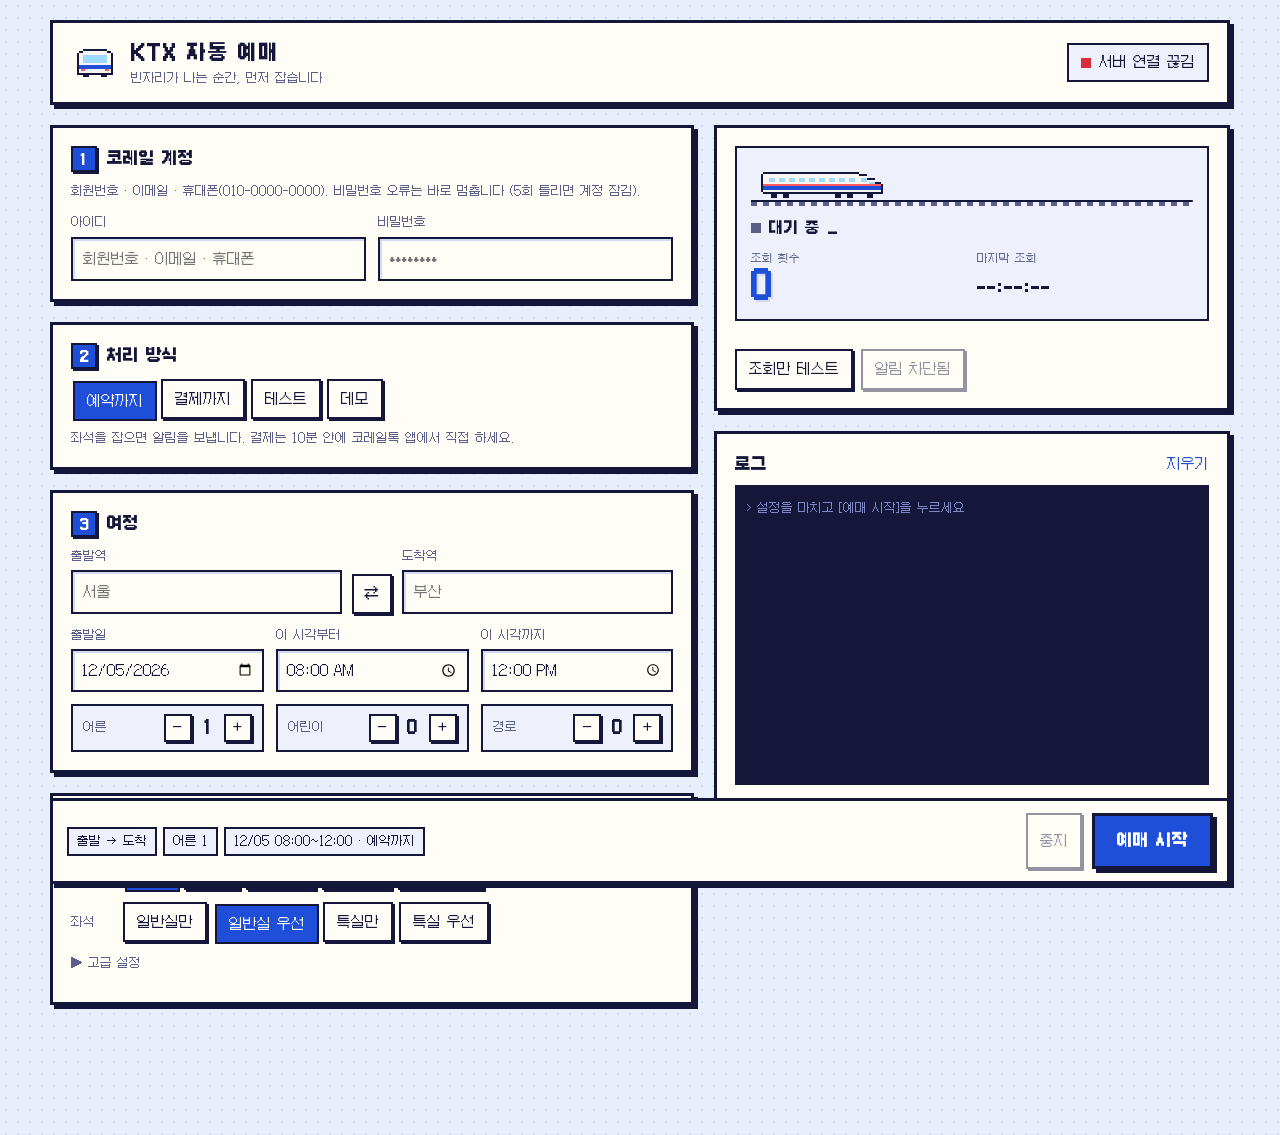
==== ktx_reserve/ui/index.html @ 00f8fdf2 "Add pixel-art local web UI for the reservation bot Serves a settings screen at 127.0.0.1:3939 (stdli" ====
<!doctype html>
<html lang="ko">
<head>
<meta charset="utf-8">
<meta name="viewport" content="width=device-width, initial-scale=1">
<meta name="color-scheme" content="light dark">
<title>KTX 자동 예매</title>
<link rel="icon" href="icon.svg" type="image/svg+xml">
<link rel="stylesheet" href="style.css">
</head>
<body>
<header class="topbar">
  <div class="brand">
    <svg class="brand-train px" viewBox="0 0 24 16" shape-rendering="crispEdges" aria-hidden="true"><rect x="6" y="1" width="12" height="1" class="i"/>
      <rect x="4" y="2" width="16" height="1" class="i"/>
      <rect x="3" y="3" width="1" height="10" class="i"/>
      <rect x="20" y="3" width="1" height="10" class="i"/>
      <rect x="6" y="2" width="12" height="1" class="b"/>
      <rect x="4" y="3" width="16" height="10" class="b"/>
      <rect x="6" y="4" width="12" height="4" class="w"/>
      <rect x="4" y="9" width="16" height="2" class="u"/>
      <rect x="5" y="11" width="2" height="1" class="a"/>
      <rect x="17" y="11" width="2" height="1" class="a"/>
      <rect x="3" y="13" width="18" height="1" class="i"/>
      <rect x="6" y="14" width="3" height="1" class="i"/>
      <rect x="15" y="14" width="3" height="1" class="i"/></svg>
    <div>
      <h1>KTX 자동 예매</h1>
      <p class="sub">빈자리가 나는 순간, 먼저 잡습니다</p>
    </div>
  </div>
  <div class="status-pill" id="statusPill" data-state="idle">
    <span class="dot" aria-hidden="true"></span><span id="statusText">대기 중</span>
  </div>
</header>

<main class="layout">
  <form id="jobForm" class="column" autocomplete="off" novalidate>
    <section class="card">
      <header class="card-head"><span class="num">1</span><h2>코레일 계정</h2></header>
      <p class="hint">회원번호 · 이메일 · 휴대폰(010-0000-0000). 비밀번호 오류는 바로 멈춥니다 (5회 틀리면 계정 잠김).</p>
      <div class="grid two">
        <label class="field"><span>아이디</span><input name="loginId" id="loginId" placeholder="회원번호 · 이메일 · 휴대폰" autocomplete="username"></label>
        <label class="field"><span>비밀번호</span><input name="loginPassword" id="loginPassword" type="password" placeholder="••••••••" autocomplete="current-password"></label>
      </div>
      <p class="hint ok" id="envLoginHint" hidden>환경변수에 계정이 설정되어 있어 비워 둬도 됩니다.</p>
    </section>

    <section class="card">
      <header class="card-head"><span class="num">2</span><h2>처리 방식</h2></header>
      <div class="segmented" role="radiogroup" aria-label="처리 방식" data-name="mode">
        <button type="button" class="seg" role="radio" data-value="reserve" aria-checked="true">예약까지</button>
        <button type="button" class="seg" role="radio" data-value="pay">결제까지</button>
        <button type="button" class="seg" role="radio" data-value="dryrun">테스트</button>
        <button type="button" class="seg" role="radio" data-value="demo">데모</button>
      </div>
      <p class="hint" id="modeHint"></p>
      <div class="inset" id="paymentBox" hidden>
        <p class="hint">카드 정보는 이 화면과 실행 중 메모리에만 있고 저장하지 않습니다. 결제에 실패해도 예약은 유지됩니다.</p>
        <div class="grid two">
          <label class="field"><span>카드번호</span><input id="cardNumber" inputmode="numeric" placeholder="0000-0000-0000-0000" autocomplete="off"></label>
          <label class="field"><span>비밀번호 앞 2자리</span><input id="cardPassword" type="password" inputmode="numeric" maxlength="2" placeholder="••" autocomplete="off"></label>
        </div>
        <div class="grid two">
          <label class="field"><span>유효기간 YYMM</span><input id="cardExpire" inputmode="numeric" maxlength="4" placeholder="2812" autocomplete="off"></label>
          <label class="field"><span>생년월일 YYMMDD</span><input id="cardBirth" type="password" inputmode="numeric" maxlength="6" placeholder="••••••" autocomplete="off"></label>
        </div>
      </div>
    </section>

    <section class="card">
      <header class="card-head"><span class="num">3</span><h2>여정</h2></header>
      <div class="route">
        <label class="field"><span>출발역</span><input name="dep" id="dep" list="stationList" placeholder="서울"></label>
        <button type="button" class="icon-btn" id="swapBtn" title="출발·도착 바꾸기" aria-label="출발·도착 바꾸기">⇄</button>
        <label class="field"><span>도착역</span><input name="arr" id="arr" list="stationList" placeholder="부산"></label>
      </div>
      <datalist id="stationList"></datalist>
      <div class="grid three">
        <label class="field"><span>출발일</span><input name="date" id="date" type="date"></label>
        <label class="field"><span>이 시각부터</span><input name="from" id="from" type="time" value="08:00"></label>
        <label class="field"><span>이 시각까지</span><input name="to" id="to" type="time" value="12:00"></label>
      </div>
      <div class="steppers">
        <div class="stepper" data-name="adult" data-min="0" data-max="9" data-value="1">
          <span class="stepper-label">어른</span>
          <div class="stepper-ctl"><button type="button" class="dec" aria-label="어른 감소">−</button><output>1</output><button type="button" class="inc" aria-label="어른 증가">+</button></div>
        </div>
        <div class="stepper" data-name="child" data-min="0" data-max="9" data-value="0">
          <span class="stepper-label">어린이</span>
          <div class="stepper-ctl"><button type="button" class="dec" aria-label="어린이 감소">−</button><output>0</output><button type="button" class="inc" aria-label="어린이 증가">+</button></div>
        </div>
        <div class="stepper" data-name="senior" data-min="0" data-max="9" data-value="0">
          <span class="stepper-label">경로</span>
          <div class="stepper-ctl"><button type="button" class="dec" aria-label="경로 감소">−</button><output>0</output><button type="button" class="inc" aria-label="경로 증가">+</button></div>
        </div>
      </div>
    </section>

    <section class="card">
      <header class="card-head"><span class="num">4</span><h2>조건</h2></header>
      <div class="field-row"><span class="row-label">열차</span>
        <div class="segmented" role="radiogroup" aria-label="열차 종류" data-name="train">
          <button type="button" class="seg" role="radio" data-value="ktx" aria-checked="true">KTX</button>
          <button type="button" class="seg" role="radio" data-value="all">전체</button>
          <button type="button" class="seg" role="radio" data-value="saemaeul">새마을</button>
          <button type="button" class="seg" role="radio" data-value="mugunghwa">무궁화</button>
          <button type="button" class="seg" role="radio" data-value="itx-cheongchun">ITX-청춘</button>
        </div>
      </div>
      <div class="field-row"><span class="row-label">좌석</span>
        <div class="segmented" role="radiogroup" aria-label="좌석 등급" data-name="seat">
          <button type="button" class="seg" role="radio" data-value="general-only">일반실만</button>
          <button type="button" class="seg" role="radio" data-value="general-first" aria-checked="true">일반실 우선</button>
          <button type="button" class="seg" role="radio" data-value="special-only">특실만</button>
          <button type="button" class="seg" role="radio" data-value="special-first">특실 우선</button>
        </div>
      </div>
      <div class="field-row" id="adjacentRow" hidden><span class="row-label">배치</span>
        <div class="segmented" role="radiogroup" aria-label="좌석 배치" data-name="adjacent">
          <button type="button" class="seg" role="radio" data-value="any" aria-checked="true">상관없음</button>
          <button type="button" class="seg" role="radio" data-value="adjacent">붙은 자리만</button>
        </div>
      </div>
      <details class="advanced">
        <summary>고급 설정</summary>
        <div class="grid three">
          <label class="field"><span>열차번호만 (선택)</span><input name="trains" id="trains" inputmode="numeric" placeholder="105,107"></label>
          <label class="field"><span>조회 간격 최소(초)</span><input name="intervalMin" id="intervalMin" type="number" min="0.5" step="0.5" value="1"></label>
          <label class="field"><span>조회 간격 최대(초)</span><input name="intervalMax" id="intervalMax" type="number" min="0.5" step="0.5" value="2"></label>
        </div>
        <p class="hint">간격을 줄이면 매크로로 제재받을 수 있습니다. 기본값을 권장합니다.</p>
      </details>
    </section>

    <div class="errors" id="errors" role="alert" hidden></div>
  </form>

  <aside class="column side">
    <section class="card monitor">
      <div class="hero" id="hero" data-state="idle">
        <div class="scene" aria-hidden="true">
          <svg class="runner px" viewBox="0 0 64 16" shape-rendering="crispEdges"><rect x="2" y="3" width="48" height="9" class="b"/>
      <rect x="50" y="4" width="4" height="8" class="b"/>
      <rect x="54" y="6" width="4" height="6" class="b"/>
      <rect x="58" y="8" width="3" height="4" class="b"/>
      <rect x="2" y="2" width="48" height="1" class="i"/>
      <rect x="50" y="3" width="4" height="1" class="i"/>
      <rect x="54" y="5" width="4" height="1" class="i"/>
      <rect x="58" y="7" width="3" height="1" class="i"/>
      <rect x="61" y="8" width="1" height="4" class="i"/>
      <rect x="1" y="3" width="1" height="9" class="i"/>
      <rect x="2" y="9" width="59" height="2" class="u"/>
      <rect x="2" y="12" width="60" height="1" class="i"/>
      <rect x="5" y="5" width="3" height="2" class="w"/>
      <rect x="10" y="5" width="3" height="2" class="w"/>
      <rect x="15" y="5" width="3" height="2" class="w"/>
      <rect x="20" y="5" width="3" height="2" class="w"/>
      <rect x="25" y="5" width="3" height="2" class="w"/>
      <rect x="30" y="5" width="3" height="2" class="w"/>
      <rect x="35" y="5" width="3" height="2" class="w"/>
      <rect x="40" y="5" width="3" height="2" class="w"/>
      <rect x="45" y="5" width="3" height="2" class="w"/>
      <rect x="51" y="5" width="3" height="2" class="w"/>
      <rect x="55" y="7" width="3" height="1" class="w"/>
      <rect x="2" y="8" width="59" height="1" class="a"/>
      <rect x="6" y="13" width="3" height="2" class="i"/>
      <rect x="12" y="13" width="3" height="2" class="i"/>
      <rect x="38" y="13" width="3" height="2" class="i"/>
      <rect x="44" y="13" width="3" height="2" class="i"/>
      <rect x="54" y="13" width="3" height="2" class="i"/></svg>
          <div class="track"></div>
        </div>
        <div class="hero-state"><span class="hero-dot" aria-hidden="true"></span><span id="statMessage">대기 중</span><span class="cursor" aria-hidden="true">_</span></div>
        <div class="hero-stats">
          <div><span class="lbl">조회 횟수</span><span class="big" id="statAttempts">0</span></div>
          <div><span class="lbl">마지막 조회</span><span class="meta" id="statLastCheck">--:--:--</span></div>
        </div>
      </div>
      <div class="trains" id="trainChips" aria-live="polite"></div>
      <div class="side-row">
        <button type="button" class="btn subtle" id="checkBtn">조회만 테스트</button>
        <button type="button" class="btn subtle" id="notifyBtn">PC 알림 켜기</button>
      </div>
    </section>
    <section class="card log-card">
      <header class="card-head"><h2>로그</h2><button type="button" class="link" id="clearLog">지우기</button></header>
      <ol class="log" id="log" aria-live="polite"></ol>
    </section>
  </aside>
</main>

<div class="actionbar" role="region" aria-label="예매 실행">
  <div class="sum" id="summary" aria-live="polite">
    <span class="chip" id="sumRoute">서울 → 부산</span>
    <span class="chip" id="sumPsg">어른 1</span>
    <span class="chip" id="sumMode">예약까지</span>
  </div>
  <div class="acts">
    <button type="button" class="btn subtle" id="stopBtn" disabled>중지</button>
    <button type="submit" form="jobForm" class="btn primary" id="startBtn">예매 시작</button>
  </div>
</div>

<div class="toast" id="toast" role="status" hidden><strong id="toastTitle"></strong><span id="toastBody"></span></div>

<script src="app.js"></script>
</body>
</html>
---- ktx_reserve/ui/style.css ----
/* KTX 자동 예매 — 도트(픽셀) 스타일 */

@font-face {
  font-family: "Galmuri11";
  src: url("fonts/Galmuri11.woff2") format("woff2");
  font-weight: 400;
  font-display: swap;
}
@font-face {
  font-family: "Galmuri11";
  src: url("fonts/Galmuri11-Bold.woff2") format("woff2");
  font-weight: 700;
  font-display: swap;
}

:root {
  --bg: #e9eefc;
  --bg-dot: #d3dbf4;
  --panel: #fffdf6;
  --inset: #eef1fb;
  --ink: #14163a;
  --muted: #5a6087;
  --line: #14163a;
  --blue: #1f4fd8;
  --blue-dark: #12319a;
  --sky: #9fd9ff;
  --accent: #ff5a5f;
  --ok: #24a148;
  --warn: #e8930c;
  --err: #d92d3a;
  --train-body: #f7f6f0;
  --window: #9fd9ff;
  --log-bg: #14163a;
  --log-ink: #d6ffe0;
  --shadow: 4px 4px 0 var(--line);
  --shadow-sm: 2px 2px 0 var(--line);
  --px: 3px;
  color-scheme: light;
}
@media (prefers-color-scheme: dark) {
  :root:not([data-theme="light"]) {
    --bg: #0f1126;
    --bg-dot: #1a1d3d;
    --panel: #1b1e3f;
    --inset: #242852;
    --ink: #eef0ff;
    --muted: #a3a8d4;
    --line: #04050f;
    --blue: #4d7cff;
    --blue-dark: #2c55d6;
    --train-body: #e9e8f5;
    --log-bg: #07081a;
    color-scheme: dark;
  }
}
:root[data-theme="dark"] {
  --bg: #0f1126; --bg-dot: #1a1d3d; --panel: #1b1e3f; --inset: #242852;
  --ink: #eef0ff; --muted: #a3a8d4; --line: #04050f; --blue: #4d7cff; --blue-dark: #2c55d6;
  --train-body: #e9e8f5; --log-bg: #07081a; color-scheme: dark;
}

* { box-sizing: border-box; }
html { -webkit-text-size-adjust: 100%; }
body {
  margin: 0;
  min-height: 100vh;
  font-family: "Galmuri11", ui-monospace, "Apple SD Gothic Neo", "Malgun Gothic", monospace;
  font-size: 14px;
  line-height: 1.6;
  color: var(--ink);
  background-color: var(--bg);
  background-image: radial-gradient(var(--bg-dot) 1.5px, transparent 1.5px);
  background-size: 12px 12px;
  -webkit-font-smoothing: none;
  font-smooth: never;
  padding-bottom: 110px;
}
button, input, select { font: inherit; color: inherit; }
h1, h2 { margin: 0; font-weight: 700; }
[hidden] { display: none !important; }

/* 픽셀 공통 */
.px { image-rendering: pixelated; }
.px .b { fill: var(--train-body); }
.px .i { fill: var(--line); }
.px .u { fill: var(--blue); }
.px .w { fill: var(--window); }
.px .a { fill: var(--accent); }

.card, .topbar, .actionbar, .toast {
  background: var(--panel);
  border: var(--px) solid var(--line);
  box-shadow: var(--shadow);
}

/* 상단 */
.topbar {
  max-width: 1180px;
  margin: 20px auto 0;
  padding: 14px 18px;
  display: flex;
  align-items: center;
  justify-content: space-between;
  gap: 12px;
}
.brand { display: flex; align-items: center; gap: 12px; }
.brand-train { width: 48px; height: 32px; }
.brand h1 { font-size: 20px; letter-spacing: 1px; }
.sub { margin: 0; color: var(--muted); font-size: 12px; }

.status-pill {
  display: inline-flex; align-items: center; gap: 8px;
  padding: 6px 12px;
  background: var(--inset);
  border: 2px solid var(--line);
  white-space: nowrap;
}
.dot, .hero-dot { width: 10px; height: 10px; background: var(--muted); display: inline-block; }
[data-state="polling"] .dot, [data-state="polling"] .hero-dot,
[data-state="login"] .dot, [data-state="login"] .hero-dot,
[data-state="reserving"] .dot, [data-state="reserving"] .hero-dot,
[data-state="starting"] .dot, [data-state="starting"] .hero-dot,
[data-state="checking"] .dot, [data-state="checking"] .hero-dot { background: var(--blue); animation: blink 0.8s steps(2) infinite; }
[data-state="success"] .dot, [data-state="success"] .hero-dot,
[data-state="checked"] .dot, [data-state="checked"] .hero-dot { background: var(--ok); }
[data-state="error"] .dot, [data-state="error"] .hero-dot { background: var(--err); }
[data-state="stopped"] .dot, [data-state="stopped"] .hero-dot { background: var(--warn); }

/* 레이아웃 */
.layout {
  max-width: 1180px;
  margin: 20px auto;
  padding: 0 0;
  display: grid;
  grid-template-columns: minmax(0, 1.25fr) minmax(0, 1fr);
  gap: 20px;
  align-items: start;
}
.column { display: flex; flex-direction: column; gap: 20px; min-width: 0; }
.side { position: sticky; top: 20px; }

.card { padding: 18px; }
.card-head { display: flex; align-items: center; gap: 10px; margin-bottom: 10px; }
.card-head h2 { font-size: 16px; flex: 1; }
.num {
  width: 26px; height: 26px;
  display: inline-grid; place-items: center;
  background: var(--blue); color: #fff;
  border: 2px solid var(--line);
  box-shadow: var(--shadow-sm);
  font-weight: 700;
}
.hint { margin: 0 0 12px; color: var(--muted); font-size: 12px; }
.hint.ok { color: var(--ok); margin: 10px 0 0; }

.grid { display: grid; gap: 12px; }
.grid.two { grid-template-columns: repeat(2, minmax(0, 1fr)); }
.grid.three { grid-template-columns: repeat(3, minmax(0, 1fr)); }
.grid + .grid, .grid + .steppers { margin-top: 12px; }

.field { display: flex; flex-direction: column; gap: 4px; min-width: 0; }
.field > span { font-size: 12px; color: var(--muted); }
input {
  width: 100%;
  min-width: 0;
  padding: 9px 10px;
  background: var(--panel);
  border: 2px solid var(--line);
  border-radius: 0;
  box-shadow: inset 2px 2px 0 var(--bg-dot);
  outline: none;
}
input:focus { border-color: var(--blue); box-shadow: inset 2px 2px 0 var(--bg-dot), 0 0 0 2px var(--sky); }
input[type="date"], input[type="time"] { padding: 7px 8px; }
input::-webkit-calendar-picker-indicator { cursor: pointer; }

.inset { background: var(--inset); border: 2px dashed var(--line); padding: 12px; margin-top: 12px; }

.route { display: grid; grid-template-columns: 1fr auto 1fr; gap: 10px; align-items: end; margin-bottom: 12px; }
.icon-btn {
  width: 40px; height: 40px;
  background: var(--panel); border: 2px solid var(--line); box-shadow: var(--shadow-sm);
  cursor: pointer; font-size: 18px; line-height: 1;
}
.icon-btn:active { transform: translate(2px, 2px); box-shadow: none; }

/* 세그먼트 (픽셀 토글) */
.segmented { display: flex; flex-wrap: wrap; gap: 6px; }
.seg {
  padding: 7px 12px;
  background: var(--panel);
  border: 2px solid var(--line);
  box-shadow: var(--shadow-sm);
  cursor: pointer;
}
.seg:hover { background: var(--inset); }
.seg[aria-checked="true"] { background: var(--blue); color: #fff; transform: translate(2px, 2px); box-shadow: none; }
.seg:focus-visible, .btn:focus-visible, .icon-btn:focus-visible { outline: 2px dashed var(--blue); outline-offset: 3px; }

.field-row { display: flex; align-items: center; gap: 12px; margin-bottom: 12px; flex-wrap: wrap; }
.row-label { width: 40px; color: var(--muted); font-size: 12px; }

/* 인원 스테퍼 */
.steppers { display: grid; grid-template-columns: repeat(3, minmax(0, 1fr)); gap: 12px; }
.stepper {
  display: flex; align-items: center; justify-content: space-between; gap: 8px;
  background: var(--inset); border: 2px solid var(--line); padding: 8px 10px;
}
.stepper-label { font-size: 12px; color: var(--muted); }
.stepper-ctl { display: flex; align-items: center; gap: 8px; }
.stepper-ctl button {
  width: 28px; height: 28px; padding: 0;
  background: var(--panel); border: 2px solid var(--line); box-shadow: var(--shadow-sm); cursor: pointer;
}
.stepper-ctl button:active { transform: translate(2px, 2px); box-shadow: none; }
.stepper-ctl output { min-width: 16px; text-align: center; font-weight: 700; font-size: 16px; }

.advanced { margin-top: 4px; }
.advanced summary { cursor: pointer; color: var(--muted); font-size: 12px; margin-bottom: 10px; list-style: none; }
.advanced summary::before { content: "▶ "; }
.advanced[open] summary::before { content: "▼ "; }

.errors { background: var(--err); color: #fff; border: var(--px) solid var(--line); box-shadow: var(--shadow); padding: 12px 14px; }

/* 상태 모니터 */
.hero { background: var(--inset); border: 2px solid var(--line); padding: 14px; }
.scene { position: relative; height: 44px; overflow: hidden; margin-bottom: 10px; }
.runner { position: absolute; left: 8px; bottom: 6px; width: 128px; height: 32px; }
.track {
  position: absolute; left: 0; right: 0; bottom: 0; height: 6px;
  background:
    linear-gradient(var(--line), var(--line)) top / 100% 2px no-repeat,
    repeating-linear-gradient(90deg, var(--muted) 0 6px, transparent 6px 12px) bottom / 100% 4px no-repeat;
}
.hero[data-state="polling"] .runner,
.hero[data-state="login"] .runner,
.hero[data-state="starting"] .runner,
.hero[data-state="checking"] .runner,
.hero[data-state="reserving"] .runner { animation: run 3.2s steps(32) infinite; }
.hero[data-state="polling"] .track,
.hero[data-state="reserving"] .track { animation: rail 0.4s steps(4) infinite; }
.hero[data-state="success"] .runner { left: calc(100% - 140px); animation: hop 0.6s steps(2) 3; }

.hero-state { display: flex; align-items: center; gap: 8px; font-weight: 700; font-size: 15px; min-height: 24px; }
.cursor { animation: blink 1s steps(2) infinite; }
.hero-stats { display: grid; grid-template-columns: 1fr 1fr; gap: 10px; margin-top: 10px; }
.hero-stats > div { display: flex; flex-direction: column; }
.lbl { font-size: 11px; color: var(--muted); }
.big { font-size: 34px; font-weight: 700; line-height: 1.1; color: var(--blue); text-shadow: 2px 2px 0 var(--bg-dot); }
.meta { font-size: 18px; font-weight: 700; margin-top: 6px; }

.trains { display: flex; flex-wrap: wrap; gap: 6px; margin: 12px 0; min-height: 4px; }
.train-chip {
  display: inline-flex; align-items: center; gap: 6px;
  padding: 4px 8px; font-size: 12px;
  background: var(--panel); border: 2px solid var(--line);
}
.train-chip i { width: 8px; height: 8px; display: inline-block; background: var(--muted); }
.train-chip.has i { background: var(--ok); }
.train-chip.none { color: var(--muted); }

.side-row { display: flex; gap: 8px; flex-wrap: wrap; }

/* 로그 */
.log-card .card-head { margin-bottom: 8px; }
.link { background: none; border: 0; color: var(--blue); cursor: pointer; padding: 0; }
.log {
  list-style: none; margin: 0; padding: 10px;
  height: 300px; overflow-y: auto;
  background: var(--log-bg); color: var(--log-ink);
  border: 2px solid var(--line);
  font-size: 12px;
}
.log li { display: grid; grid-template-columns: 64px 1fr; gap: 8px; padding: 2px 0; word-break: break-all; }
.log time { color: #7f86c4; }
.log li.success span { color: #6dff9a; }
.log li.warn span { color: #ffd166; }
.log li.error span { color: #ff8a8f; }
.log li.empty { display: block; color: #7f86c4; }

/* 버튼 */
.btn {
  padding: 10px 16px;
  border: var(--px) solid var(--line);
  box-shadow: var(--shadow);
  background: var(--panel);
  cursor: pointer;
  font-weight: 700;
}
.btn:hover:not(:disabled) { filter: brightness(1.05); }
.btn:active:not(:disabled) { transform: translate(4px, 4px); box-shadow: none; }
.btn:disabled { opacity: 0.45; cursor: not-allowed; }
.btn.subtle { padding: 7px 12px; border-width: 2px; box-shadow: var(--shadow-sm); font-weight: 400; }
.btn.subtle:active:not(:disabled) { transform: translate(2px, 2px); }
.btn.primary { background: var(--blue); color: #fff; font-size: 16px; padding: 12px 22px; }

/* 하단 액션바 */
.actionbar {
  position: fixed; left: 50%; bottom: 16px; transform: translateX(-50%);
  width: min(1180px, calc(100% - 32px));
  display: flex; align-items: center; justify-content: space-between; gap: 12px;
  padding: 12px 14px;
  z-index: 10;
}
.sum { display: flex; flex-wrap: wrap; gap: 6px; min-width: 0; }
.chip { padding: 3px 8px; background: var(--inset); border: 2px solid var(--line); font-size: 12px; white-space: nowrap; }
.acts { display: flex; gap: 10px; flex-shrink: 0; }

/* 토스트 */
.toast {
  position: fixed; right: 20px; top: 20px; z-index: 20;
  max-width: 340px; padding: 12px 14px;
  display: flex; flex-direction: column; gap: 4px;
  background: var(--ok); color: #fff;
  animation: pop 0.3s steps(3);
}
.toast.warn { background: var(--warn); }
.toast.error { background: var(--err); }

@keyframes blink { 50% { opacity: 0; } }
@keyframes run { from { left: -136px; } to { left: 100%; } }
@keyframes rail { to { background-position: top left, bottom left 12px; } }
@keyframes hop { 50% { transform: translateY(-6px); } }
@keyframes pop { from { transform: scale(0.8); } }

@media (prefers-reduced-motion: reduce) {
  *, *::before, *::after { animation: none !important; }
}

@media (max-width: 900px) {
  .layout { grid-template-columns: 1fr; margin: 16px; }
  .topbar { margin: 16px 16px 0; }
  .side { position: static; }
}
@media (max-width: 560px) {
  body { padding-bottom: 150px; }
  .topbar { flex-direction: column; align-items: flex-start; }
  .grid.two, .grid.three, .steppers { grid-template-columns: 1fr; }
  .route { grid-template-columns: 1fr; }
  .icon-btn { justify-self: center; transform: rotate(90deg); }
  .actionbar { flex-direction: column; align-items: stretch; }
  .acts { justify-content: flex-end; }
  .row-label { width: 100%; }
}
.segmented + .hint { margin-top: 10px; margin-bottom: 0; }
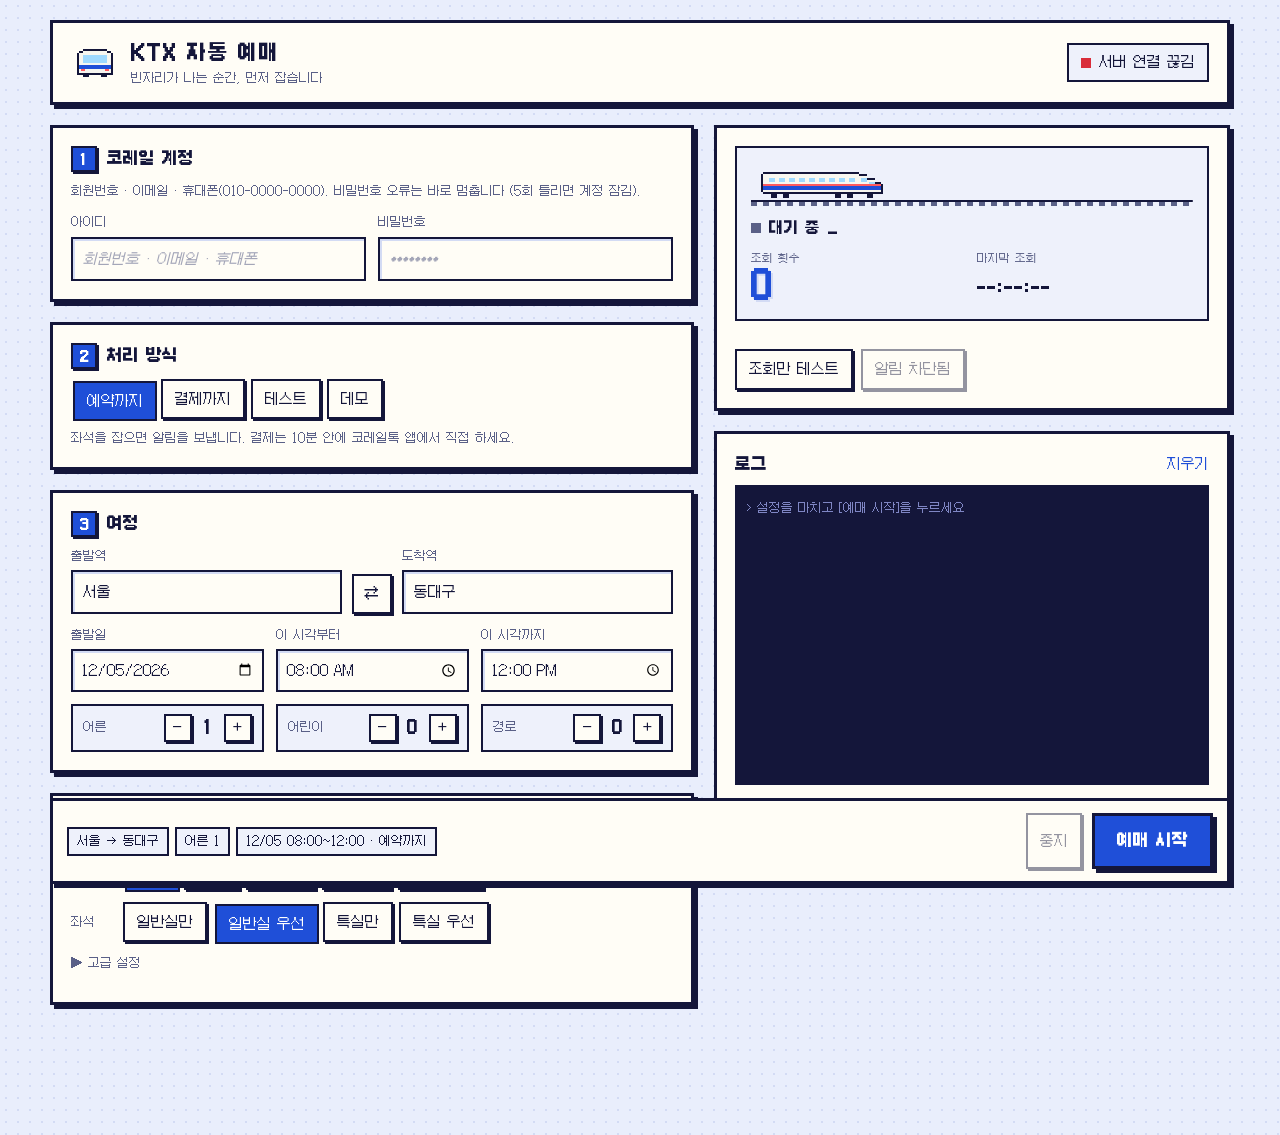
==== commit e10f914c: "Default route to Seoul-Dongdaegu and block empty stations in the UI The station fields only had plac" ====
--- a/ktx_reserve/ui/index.html
+++ b/ktx_reserve/ui/index.html
@@ -71,9 +71,9 @@
     <section class="card">
       <header class="card-head"><span class="num">3</span><h2>여정</h2></header>
       <div class="route">
-        <label class="field"><span>출발역</span><input name="dep" id="dep" list="stationList" placeholder="서울"></label>
+        <label class="field"><span>출발역</span><input name="dep" id="dep" list="stationList" value="서울" placeholder="예: 서울" required></label>
         <button type="button" class="icon-btn" id="swapBtn" title="출발·도착 바꾸기" aria-label="출발·도착 바꾸기">⇄</button>
-        <label class="field"><span>도착역</span><input name="arr" id="arr" list="stationList" placeholder="부산"></label>
+        <label class="field"><span>도착역</span><input name="arr" id="arr" list="stationList" value="동대구" placeholder="예: 동대구" required></label>
       </div>
       <datalist id="stationList"></datalist>
       <div class="grid three">
--- a/ktx_reserve/ui/style.css
+++ b/ktx_reserve/ui/style.css
@@ -170,6 +170,8 @@
   box-shadow: inset 2px 2px 0 var(--bg-dot);
   outline: none;
 }
+input::placeholder { color: var(--muted); opacity: 0.55; font-style: italic; }
+input.invalid { border-color: var(--err); box-shadow: inset 2px 2px 0 var(--bg-dot), 0 0 0 2px var(--err); }
 input:focus { border-color: var(--blue); box-shadow: inset 2px 2px 0 var(--bg-dot), 0 0 0 2px var(--sky); }
 input[type="date"], input[type="time"] { padding: 7px 8px; }
 input::-webkit-calendar-picker-indicator { cursor: pointer; }
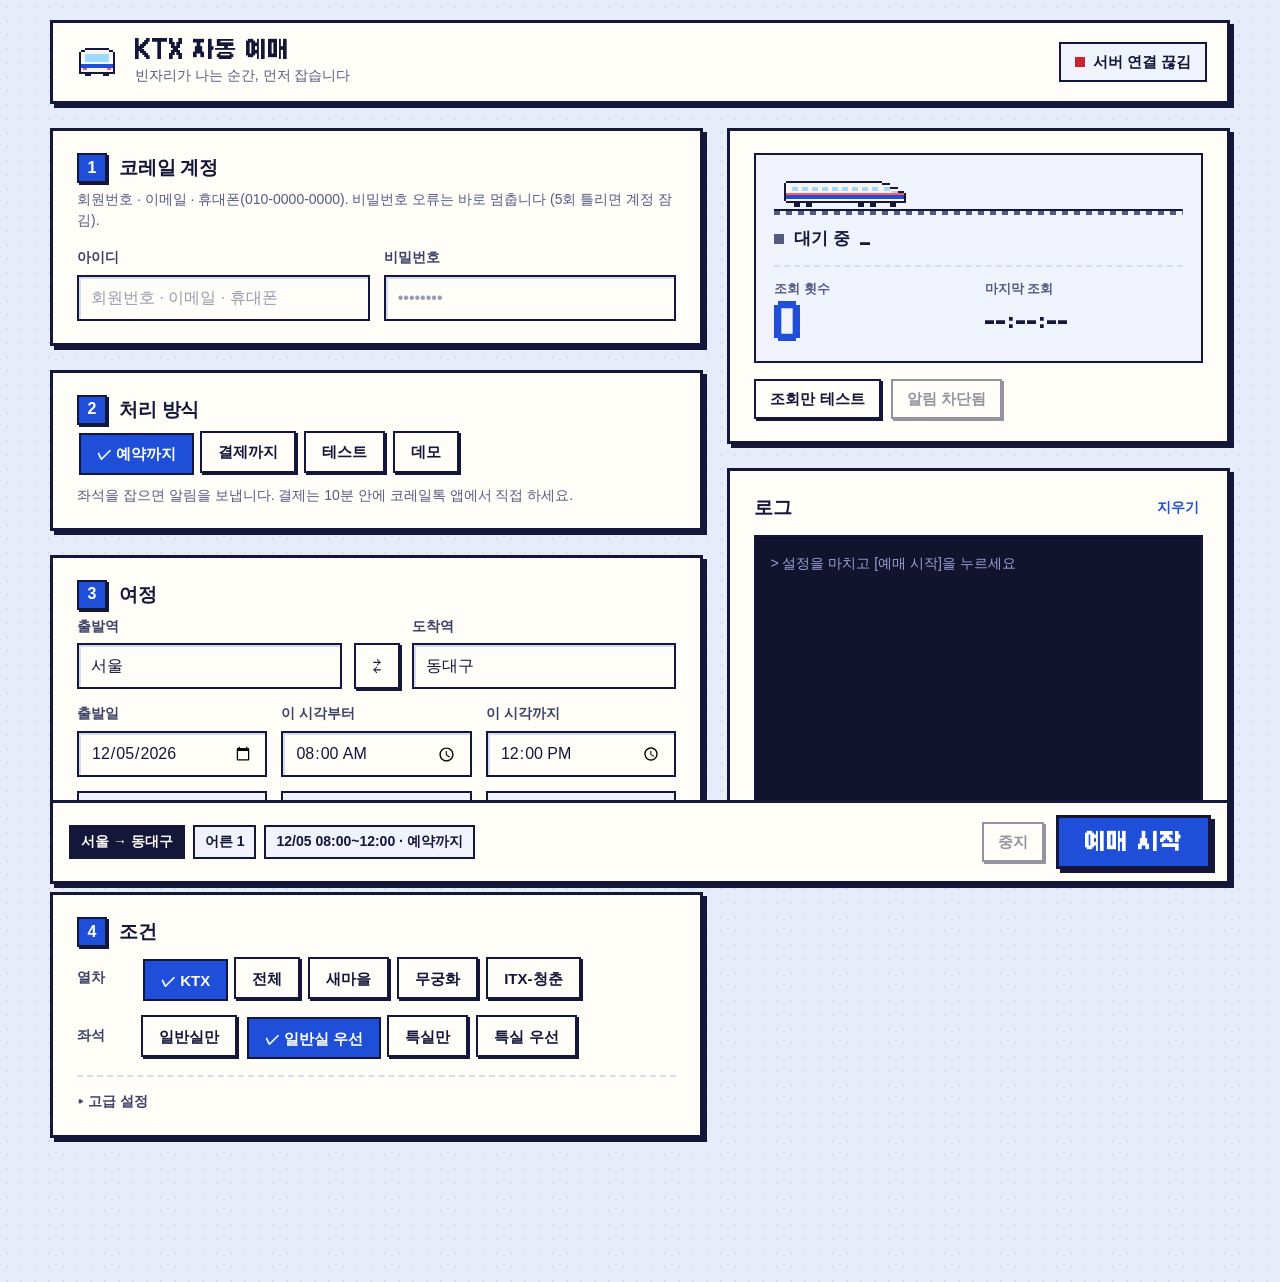
==== commit a12e5f4f: "v1.7: Readable UI, keep password between runs, new manual UI: body text, inputs, buttons and log use" ====
--- a/ktx_reserve/ui/index.html
+++ b/ktx_reserve/ui/index.html
@@ -133,7 +133,6 @@
       </details>
     </section>
 
-    <div class="errors" id="errors" role="alert" hidden></div>
   </form>
 
   <aside class="column side">
@@ -191,6 +190,7 @@
 </main>
 
 <div class="actionbar" role="region" aria-label="예매 실행">
+  <div class="errors" id="errors" role="alert" hidden></div>
   <div class="sum" id="summary" aria-live="polite">
     <span class="chip" id="sumRoute">서울 → 부산</span>
     <span class="chip" id="sumPsg">어른 1</span>
--- a/ktx_reserve/ui/style.css
+++ b/ktx_reserve/ui/style.css
@@ -1,4 +1,10 @@
-/* KTX 자동 예매 — 도트(픽셀) 스타일 */
+/* KTX 자동 예매 — 도트(픽셀) 스타일
+ *
+ * 가독성 원칙
+ * - 도트 폰트(갈무리11)는 11px 배수(22·44px)에서만 선명하다. 제목·큰 숫자·주요 버튼에만 쓴다.
+ * - 읽어야 하는 글(입력값·안내·로그)은 시스템 고딕으로, 본문 15px 이상·대비 4.5:1 이상.
+ * - 도트 느낌은 각진 테두리, 픽셀 그림자, 픽셀 기차, 점 배경으로 낸다.
+ */
 
 @font-face {
   font-family: "Galmuri11";
@@ -14,49 +20,56 @@
 }
 
 :root {
-  --bg: #e9eefc;
-  --bg-dot: #d3dbf4;
-  --panel: #fffdf6;
-  --inset: #eef1fb;
-  --ink: #14163a;
-  --muted: #5a6087;
-  --line: #14163a;
+  --font-ui: "Pretendard", -apple-system, BlinkMacSystemFont, "Apple SD Gothic Neo", "Malgun Gothic",
+    "Noto Sans KR", "Segoe UI", sans-serif;
+  --font-pixel: "Galmuri11", var(--font-ui);
+  --font-mono: ui-monospace, "SF Mono", Menlo, Consolas, "D2Coding", monospace;
+
+  --bg: #e7ecfa;
+  --bg-dot: #d6ddf3;
+  --panel: #fffdf7;
+  --inset: #f0f3fc;
+  --ink: #15173a;
+  --text-2: #3d4266;     /* 칸 이름: 대비 9:1 */
+  --muted: #555b80;      /* 안내문: 대비 6.5:1 */
+  --line: #15173a;
   --blue: #1f4fd8;
-  --blue-dark: #12319a;
-  --sky: #9fd9ff;
+  --blue-ink: #ffffff;
+  --sky: #a8dcff;
   --accent: #ff5a5f;
-  --ok: #24a148;
-  --warn: #e8930c;
-  --err: #d92d3a;
+  --ok: #1d8a3e;
+  --ok-bg: #e3f6e8;
+  --warn: #b26a00;
+  --err: #c8232f;
+  --err-bg: #fde8ea;
   --train-body: #f7f6f0;
   --window: #9fd9ff;
-  --log-bg: #14163a;
-  --log-ink: #d6ffe0;
-  --shadow: 4px 4px 0 var(--line);
-  --shadow-sm: 2px 2px 0 var(--line);
-  --px: 3px;
+  --log-bg: #12142e;
+  --log-ink: #e6e9ff;
+  --log-time: #9aa1d8;
+  --log-ok: #7fe3a1;
+  --log-warn: #ffd57e;
+  --log-err: #ff9ea4;
+  --shadow-color: #15173a;
+  --shadow: 4px 4px 0 var(--shadow-color);
+  --shadow-sm: 2px 2px 0 var(--shadow-color);
   color-scheme: light;
 }
 @media (prefers-color-scheme: dark) {
   :root:not([data-theme="light"]) {
-    --bg: #0f1126;
-    --bg-dot: #1a1d3d;
-    --panel: #1b1e3f;
-    --inset: #242852;
-    --ink: #eef0ff;
-    --muted: #a3a8d4;
-    --line: #04050f;
-    --blue: #4d7cff;
-    --blue-dark: #2c55d6;
-    --train-body: #e9e8f5;
-    --log-bg: #07081a;
+    --bg: #0f1126; --bg-dot: #191c3a; --panel: #1c1f42; --inset: #252a55;
+    --ink: #f2f3ff; --text-2: #d3d6f5; --muted: #b5badf; --line: #6b73b8; --shadow-color: #04050f;
+    --blue: #4d7cff; --sky: #2d4fa8; --ok: #5fd68a; --ok-bg: #173a27; --warn: #ffc15e;
+    --err: #ff7b84; --err-bg: #4a1a22; --train-body: #e9e8f5; --log-bg: #090a1c;
     color-scheme: dark;
   }
 }
 :root[data-theme="dark"] {
-  --bg: #0f1126; --bg-dot: #1a1d3d; --panel: #1b1e3f; --inset: #242852;
-  --ink: #eef0ff; --muted: #a3a8d4; --line: #04050f; --blue: #4d7cff; --blue-dark: #2c55d6;
-  --train-body: #e9e8f5; --log-bg: #07081a; color-scheme: dark;
+  --bg: #0f1126; --bg-dot: #191c3a; --panel: #1c1f42; --inset: #252a55;
+  --ink: #f2f3ff; --text-2: #d3d6f5; --muted: #b5badf; --line: #6b73b8; --shadow-color: #04050f;
+  --blue: #4d7cff; --sky: #2d4fa8; --ok: #5fd68a; --ok-bg: #173a27; --warn: #ffc15e;
+  --err: #ff7b84; --err-bg: #4a1a22; --train-body: #e9e8f5; --log-bg: #090a1c;
+  color-scheme: dark;
 }
 
 * { box-sizing: border-box; }
@@ -64,23 +77,28 @@
 body {
   margin: 0;
   min-height: 100vh;
-  font-family: "Galmuri11", ui-monospace, "Apple SD Gothic Neo", "Malgun Gothic", monospace;
-  font-size: 14px;
-  line-height: 1.6;
+  font-family: var(--font-ui);
+  font-size: 15px;
+  line-height: 1.55;
   color: var(--ink);
   background-color: var(--bg);
   background-image: radial-gradient(var(--bg-dot) 1.5px, transparent 1.5px);
-  background-size: 12px 12px;
+  background-size: 14px 14px;
+  padding-bottom: 120px;
+}
+button, input, select { font: inherit; color: inherit; }
+h1, h2 { margin: 0; }
+[hidden] { display: none !important; }
+
+/* 도트 폰트 — 11px 배수 크기에서만 사용 */
+.pixel, .brand h1, .big, .meta, .btn.primary {
+  font-family: var(--font-pixel);
   -webkit-font-smoothing: none;
   font-smooth: never;
-  padding-bottom: 110px;
-}
-button, input, select { font: inherit; color: inherit; }
-h1, h2 { margin: 0; font-weight: 700; }
-[hidden] { display: none !important; }
-
-/* 픽셀 공통 */
-.px { image-rendering: pixelated; }
+  letter-spacing: 0;
+}
+
+/* 픽셀 스프라이트 */
 .px .b { fill: var(--train-body); }
 .px .i { fill: var(--line); }
 .px .u { fill: var(--blue); }
@@ -89,144 +107,158 @@
 
 .card, .topbar, .actionbar, .toast {
   background: var(--panel);
-  border: var(--px) solid var(--line);
+  border: 3px solid var(--line);
   box-shadow: var(--shadow);
 }
 
-/* 상단 */
+/* ---------- 상단 ---------- */
 .topbar {
   max-width: 1180px;
   margin: 20px auto 0;
-  padding: 14px 18px;
+  padding: 14px 20px;
   display: flex;
   align-items: center;
   justify-content: space-between;
   gap: 12px;
 }
-.brand { display: flex; align-items: center; gap: 12px; }
-.brand-train { width: 48px; height: 32px; }
-.brand h1 { font-size: 20px; letter-spacing: 1px; }
-.sub { margin: 0; color: var(--muted); font-size: 12px; }
+.brand { display: flex; align-items: center; gap: 14px; }
+.brand-train { width: 48px; height: 32px; flex-shrink: 0; }
+.brand h1 { font-size: 22px; font-weight: 700; line-height: 1.2; }
+.sub { margin: 2px 0 0; color: var(--muted); font-size: 14px; }
 
 .status-pill {
   display: inline-flex; align-items: center; gap: 8px;
-  padding: 6px 12px;
+  padding: 6px 14px;
   background: var(--inset);
   border: 2px solid var(--line);
+  font-weight: 700;
+  font-size: 15px;
   white-space: nowrap;
 }
-.dot, .hero-dot { width: 10px; height: 10px; background: var(--muted); display: inline-block; }
-[data-state="polling"] .dot, [data-state="polling"] .hero-dot,
-[data-state="login"] .dot, [data-state="login"] .hero-dot,
-[data-state="reserving"] .dot, [data-state="reserving"] .hero-dot,
-[data-state="starting"] .dot, [data-state="starting"] .hero-dot,
-[data-state="checking"] .dot, [data-state="checking"] .hero-dot { background: var(--blue); animation: blink 0.8s steps(2) infinite; }
-[data-state="success"] .dot, [data-state="success"] .hero-dot,
-[data-state="checked"] .dot, [data-state="checked"] .hero-dot { background: var(--ok); }
-[data-state="error"] .dot, [data-state="error"] .hero-dot { background: var(--err); }
-[data-state="stopped"] .dot, [data-state="stopped"] .hero-dot { background: var(--warn); }
-
-/* 레이아웃 */
+.dot, .hero-dot { width: 10px; height: 10px; background: var(--muted); display: inline-block; flex-shrink: 0; }
+:is([data-state="polling"], [data-state="login"], [data-state="reserving"], [data-state="starting"], [data-state="checking"]) :is(.dot, .hero-dot) {
+  background: var(--blue); animation: blink 0.8s steps(2) infinite;
+}
+:is([data-state="success"], [data-state="checked"]) :is(.dot, .hero-dot) { background: var(--ok); }
+[data-state="error"] :is(.dot, .hero-dot) { background: var(--err); }
+[data-state="stopped"] :is(.dot, .hero-dot) { background: var(--warn); }
+
+/* ---------- 레이아웃 ---------- */
 .layout {
   max-width: 1180px;
-  margin: 20px auto;
-  padding: 0 0;
+  margin: 24px auto;
   display: grid;
-  grid-template-columns: minmax(0, 1.25fr) minmax(0, 1fr);
-  gap: 20px;
+  grid-template-columns: minmax(0, 1.3fr) minmax(0, 1fr);
+  gap: 24px;
   align-items: start;
 }
-.column { display: flex; flex-direction: column; gap: 20px; min-width: 0; }
+.column { display: flex; flex-direction: column; gap: 24px; min-width: 0; }
 .side { position: sticky; top: 20px; }
 
-.card { padding: 18px; }
-.card-head { display: flex; align-items: center; gap: 10px; margin-bottom: 10px; }
-.card-head h2 { font-size: 16px; flex: 1; }
+.card { padding: 22px 24px; }
+.card-head { display: flex; align-items: center; gap: 12px; margin-bottom: 6px; }
+.card-head h2 { font-size: 19px; font-weight: 800; flex: 1; letter-spacing: -0.2px; }
 .num {
-  width: 26px; height: 26px;
+  width: 30px; height: 30px; flex-shrink: 0;
   display: inline-grid; place-items: center;
-  background: var(--blue); color: #fff;
+  background: var(--blue); color: var(--blue-ink);
   border: 2px solid var(--line);
   box-shadow: var(--shadow-sm);
-  font-weight: 700;
-}
-.hint { margin: 0 0 12px; color: var(--muted); font-size: 12px; }
-.hint.ok { color: var(--ok); margin: 10px 0 0; }
-
-.grid { display: grid; gap: 12px; }
+  font-weight: 800; font-size: 16px;
+}
+.hint { margin: 0 0 16px; color: var(--muted); font-size: 14px; line-height: 1.5; }
+.hint.ok { color: var(--ok); margin: 12px 0 0; font-weight: 600; }
+
+.grid { display: grid; gap: 14px; }
 .grid.two { grid-template-columns: repeat(2, minmax(0, 1fr)); }
 .grid.three { grid-template-columns: repeat(3, minmax(0, 1fr)); }
-.grid + .grid, .grid + .steppers { margin-top: 12px; }
-
-.field { display: flex; flex-direction: column; gap: 4px; min-width: 0; }
-.field > span { font-size: 12px; color: var(--muted); }
+.grid + .grid, .grid + .steppers, .route ~ .grid { margin-top: 14px; }
+
+.field { display: flex; flex-direction: column; gap: 6px; min-width: 0; }
+.field > span { font-size: 14px; font-weight: 600; color: var(--text-2); }
 input {
   width: 100%;
   min-width: 0;
-  padding: 9px 10px;
+  height: 46px;
+  padding: 0 12px;
+  font-size: 16px;
   background: var(--panel);
   border: 2px solid var(--line);
   border-radius: 0;
   box-shadow: inset 2px 2px 0 var(--bg-dot);
   outline: none;
 }
-input::placeholder { color: var(--muted); opacity: 0.55; font-style: italic; }
-input.invalid { border-color: var(--err); box-shadow: inset 2px 2px 0 var(--bg-dot), 0 0 0 2px var(--err); }
-input:focus { border-color: var(--blue); box-shadow: inset 2px 2px 0 var(--bg-dot), 0 0 0 2px var(--sky); }
-input[type="date"], input[type="time"] { padding: 7px 8px; }
+input::placeholder { color: var(--muted); opacity: 0.6; }
+input:focus { border-color: var(--blue); box-shadow: 0 0 0 3px var(--sky); }
+input.invalid { border-color: var(--err); box-shadow: 0 0 0 3px var(--err-bg); }
+input:disabled { opacity: 0.6; cursor: not-allowed; }
 input::-webkit-calendar-picker-indicator { cursor: pointer; }
 
-.inset { background: var(--inset); border: 2px dashed var(--line); padding: 12px; margin-top: 12px; }
-
-.route { display: grid; grid-template-columns: 1fr auto 1fr; gap: 10px; align-items: end; margin-bottom: 12px; }
+.inset { background: var(--inset); border: 2px dashed var(--line); padding: 16px; margin-top: 16px; }
+.inset .hint { margin-bottom: 14px; }
+
+.route { display: grid; grid-template-columns: 1fr auto 1fr; gap: 12px; align-items: end; }
 .icon-btn {
-  width: 40px; height: 40px;
+  width: 46px; height: 46px;
   background: var(--panel); border: 2px solid var(--line); box-shadow: var(--shadow-sm);
-  cursor: pointer; font-size: 18px; line-height: 1;
+  cursor: pointer; font-size: 20px; line-height: 1;
 }
 .icon-btn:active { transform: translate(2px, 2px); box-shadow: none; }
 
-/* 세그먼트 (픽셀 토글) */
-.segmented { display: flex; flex-wrap: wrap; gap: 6px; }
+/* ---------- 선택 버튼 ---------- */
+.segmented { display: flex; flex-wrap: wrap; gap: 8px; }
 .seg {
-  padding: 7px 12px;
+  min-height: 42px;
+  padding: 0 16px;
+  font-size: 15px;
+  font-weight: 600;
   background: var(--panel);
   border: 2px solid var(--line);
   box-shadow: var(--shadow-sm);
   cursor: pointer;
 }
-.seg:hover { background: var(--inset); }
-.seg[aria-checked="true"] { background: var(--blue); color: #fff; transform: translate(2px, 2px); box-shadow: none; }
-.seg:focus-visible, .btn:focus-visible, .icon-btn:focus-visible { outline: 2px dashed var(--blue); outline-offset: 3px; }
-
-.field-row { display: flex; align-items: center; gap: 12px; margin-bottom: 12px; flex-wrap: wrap; }
-.row-label { width: 40px; color: var(--muted); font-size: 12px; }
-
-/* 인원 스테퍼 */
-.steppers { display: grid; grid-template-columns: repeat(3, minmax(0, 1fr)); gap: 12px; }
+.seg:hover:not(:disabled) { background: var(--inset); }
+.seg[aria-checked="true"] {
+  background: var(--blue); color: var(--blue-ink);
+  transform: translate(2px, 2px); box-shadow: none;
+}
+.seg[aria-checked="true"]::before { content: "✓ "; }
+.seg:disabled { cursor: not-allowed; opacity: 0.7; }
+.seg:focus-visible, .btn:focus-visible, .icon-btn:focus-visible, .stepper-ctl button:focus-visible {
+  outline: 3px solid var(--blue); outline-offset: 3px;
+}
+.segmented + .hint { margin: 12px 0 0; }
+
+.field-row { display: grid; grid-template-columns: 52px 1fr; align-items: center; gap: 12px; margin-top: 16px; }
+.card-head + .field-row { margin-top: 10px; }
+.row-label { font-size: 14px; font-weight: 600; color: var(--text-2); }
+
+/* ---------- 인원 ---------- */
+.steppers { display: grid; grid-template-columns: repeat(3, minmax(0, 1fr)); gap: 14px; }
 .stepper {
   display: flex; align-items: center; justify-content: space-between; gap: 8px;
-  background: var(--inset); border: 2px solid var(--line); padding: 8px 10px;
-}
-.stepper-label { font-size: 12px; color: var(--muted); }
-.stepper-ctl { display: flex; align-items: center; gap: 8px; }
+  background: var(--inset); border: 2px solid var(--line); padding: 8px 10px 8px 14px;
+}
+.stepper-label { font-size: 15px; font-weight: 600; color: var(--text-2); }
+.stepper-ctl { display: flex; align-items: center; gap: 10px; }
 .stepper-ctl button {
-  width: 28px; height: 28px; padding: 0;
+  width: 32px; height: 32px; padding: 0; font-size: 18px; font-weight: 700;
   background: var(--panel); border: 2px solid var(--line); box-shadow: var(--shadow-sm); cursor: pointer;
 }
 .stepper-ctl button:active { transform: translate(2px, 2px); box-shadow: none; }
-.stepper-ctl output { min-width: 16px; text-align: center; font-weight: 700; font-size: 16px; }
-
-.advanced { margin-top: 4px; }
-.advanced summary { cursor: pointer; color: var(--muted); font-size: 12px; margin-bottom: 10px; list-style: none; }
-.advanced summary::before { content: "▶ "; }
-.advanced[open] summary::before { content: "▼ "; }
-
-.errors { background: var(--err); color: #fff; border: var(--px) solid var(--line); box-shadow: var(--shadow); padding: 12px 14px; }
-
-/* 상태 모니터 */
-.hero { background: var(--inset); border: 2px solid var(--line); padding: 14px; }
-.scene { position: relative; height: 44px; overflow: hidden; margin-bottom: 10px; }
+.stepper-ctl output { min-width: 18px; text-align: center; font-weight: 800; font-size: 18px; }
+
+.advanced { margin-top: 18px; border-top: 2px dashed var(--bg-dot); padding-top: 14px; }
+.advanced summary { cursor: pointer; color: var(--text-2); font-size: 14px; font-weight: 600; list-style: none; }
+.advanced summary::-webkit-details-marker { display: none; }
+.advanced summary::before { content: "▸ "; }
+.advanced[open] summary::before { content: "▾ "; }
+.advanced[open] summary { margin-bottom: 12px; }
+.advanced .hint { margin: 10px 0 0; }
+
+/* ---------- 상태 ---------- */
+.hero { background: var(--inset); border: 2px solid var(--line); padding: 16px 18px; }
+.scene { position: relative; height: 44px; overflow: hidden; margin-bottom: 12px; }
 .runner { position: absolute; left: 8px; bottom: 6px; width: 128px; height: 32px; }
 .track {
   position: absolute; left: 0; right: 0; bottom: 0; height: 6px;
@@ -234,114 +266,133 @@
     linear-gradient(var(--line), var(--line)) top / 100% 2px no-repeat,
     repeating-linear-gradient(90deg, var(--muted) 0 6px, transparent 6px 12px) bottom / 100% 4px no-repeat;
 }
-.hero[data-state="polling"] .runner,
-.hero[data-state="login"] .runner,
-.hero[data-state="starting"] .runner,
-.hero[data-state="checking"] .runner,
-.hero[data-state="reserving"] .runner { animation: run 3.2s steps(32) infinite; }
-.hero[data-state="polling"] .track,
-.hero[data-state="reserving"] .track { animation: rail 0.4s steps(4) infinite; }
+.hero:is([data-state="polling"], [data-state="login"], [data-state="starting"], [data-state="checking"], [data-state="reserving"]) .runner {
+  animation: run 3.2s steps(32) infinite;
+}
+.hero:is([data-state="polling"], [data-state="reserving"]) .track { animation: rail 0.4s steps(4) infinite; }
 .hero[data-state="success"] .runner { left: calc(100% - 140px); animation: hop 0.6s steps(2) 3; }
 
-.hero-state { display: flex; align-items: center; gap: 8px; font-weight: 700; font-size: 15px; min-height: 24px; }
-.cursor { animation: blink 1s steps(2) infinite; }
-.hero-stats { display: grid; grid-template-columns: 1fr 1fr; gap: 10px; margin-top: 10px; }
-.hero-stats > div { display: flex; flex-direction: column; }
-.lbl { font-size: 11px; color: var(--muted); }
-.big { font-size: 34px; font-weight: 700; line-height: 1.1; color: var(--blue); text-shadow: 2px 2px 0 var(--bg-dot); }
-.meta { font-size: 18px; font-weight: 700; margin-top: 6px; }
-
-.trains { display: flex; flex-wrap: wrap; gap: 6px; margin: 12px 0; min-height: 4px; }
+.hero-state { display: flex; align-items: flex-start; gap: 10px; font-weight: 700; font-size: 17px; line-height: 1.4; }
+.hero-state .hero-dot { margin-top: 7px; }
+.hero[data-state="error"] .hero-state { color: var(--err); }
+.hero[data-state="success"] .hero-state { color: var(--ok); }
+.cursor { animation: blink 1s steps(2) infinite; font-family: var(--font-pixel); }
+.hero-stats { display: grid; grid-template-columns: 1fr 1fr; gap: 12px; margin-top: 14px; padding-top: 12px; border-top: 2px dashed var(--bg-dot); }
+.hero-stats > div { display: flex; flex-direction: column; gap: 2px; }
+.lbl { font-size: 13px; font-weight: 600; color: var(--muted); }
+.big { font-size: 44px; font-weight: 700; line-height: 1; color: var(--blue); }
+.meta { font-size: 22px; font-weight: 700; line-height: 2; }
+
+.trains { display: flex; flex-wrap: wrap; gap: 8px; margin: 14px 0; }
+.trains:empty { margin: 8px 0; }
 .train-chip {
   display: inline-flex; align-items: center; gap: 6px;
-  padding: 4px 8px; font-size: 12px;
+  padding: 4px 10px; font-size: 14px; font-weight: 600;
   background: var(--panel); border: 2px solid var(--line);
 }
-.train-chip i { width: 8px; height: 8px; display: inline-block; background: var(--muted); }
+.train-chip i { width: 9px; height: 9px; display: inline-block; background: var(--muted); }
+.train-chip.has { background: var(--ok-bg); }
 .train-chip.has i { background: var(--ok); }
-.train-chip.none { color: var(--muted); }
-
-.side-row { display: flex; gap: 8px; flex-wrap: wrap; }
-
-/* 로그 */
-.log-card .card-head { margin-bottom: 8px; }
-.link { background: none; border: 0; color: var(--blue); cursor: pointer; padding: 0; }
+.train-chip.none { color: var(--muted); font-weight: 400; }
+
+.side-row { display: flex; gap: 10px; flex-wrap: wrap; }
+
+/* ---------- 로그 ---------- */
+.log-card .card-head { margin-bottom: 12px; }
+.link { background: none; border: 0; color: var(--blue); cursor: pointer; padding: 4px; font-size: 14px; font-weight: 600; }
 .log {
-  list-style: none; margin: 0; padding: 10px;
-  height: 300px; overflow-y: auto;
+  list-style: none; margin: 0; padding: 12px 14px;
+  height: 320px; overflow-y: auto;
   background: var(--log-bg); color: var(--log-ink);
   border: 2px solid var(--line);
-  font-size: 12px;
-}
-.log li { display: grid; grid-template-columns: 64px 1fr; gap: 8px; padding: 2px 0; word-break: break-all; }
-.log time { color: #7f86c4; }
-.log li.success span { color: #6dff9a; }
-.log li.warn span { color: #ffd166; }
-.log li.error span { color: #ff8a8f; }
-.log li.empty { display: block; color: #7f86c4; }
-
-/* 버튼 */
+  font-family: var(--font-ui);
+  font-size: 14px;
+  line-height: 1.55;
+}
+.log li { display: grid; grid-template-columns: 66px 1fr; gap: 10px; padding: 4px 0; word-break: keep-all; overflow-wrap: anywhere; }
+.log time { color: var(--log-time); font-family: var(--font-mono); font-size: 13px; padding-top: 1px; }
+.log li.success span { color: var(--log-ok); }
+.log li.warn span { color: var(--log-warn); }
+.log li.error span { color: var(--log-err); }
+.log li.empty { display: block; color: var(--log-time); }
+
+/* ---------- 버튼 ---------- */
 .btn {
-  padding: 10px 16px;
-  border: var(--px) solid var(--line);
+  min-height: 44px;
+  padding: 0 18px;
+  border: 3px solid var(--line);
   box-shadow: var(--shadow);
   background: var(--panel);
   cursor: pointer;
   font-weight: 700;
-}
-.btn:hover:not(:disabled) { filter: brightness(1.05); }
+  font-size: 15px;
+}
+.btn:hover:not(:disabled) { background: var(--inset); }
 .btn:active:not(:disabled) { transform: translate(4px, 4px); box-shadow: none; }
 .btn:disabled { opacity: 0.45; cursor: not-allowed; }
-.btn.subtle { padding: 7px 12px; border-width: 2px; box-shadow: var(--shadow-sm); font-weight: 400; }
+.btn.subtle { min-height: 40px; padding: 0 14px; border-width: 2px; box-shadow: var(--shadow-sm); font-weight: 600; }
 .btn.subtle:active:not(:disabled) { transform: translate(2px, 2px); }
-.btn.primary { background: var(--blue); color: #fff; font-size: 16px; padding: 12px 22px; }
-
-/* 하단 액션바 */
+.btn.primary {
+  background: var(--blue); color: var(--blue-ink);
+  font-size: 22px; min-height: 54px; padding: 0 26px;
+}
+.btn.primary:hover:not(:disabled) { background: var(--blue); filter: brightness(1.1); }
+
+/* ---------- 하단 실행 바 ---------- */
 .actionbar {
   position: fixed; left: 50%; bottom: 16px; transform: translateX(-50%);
   width: min(1180px, calc(100% - 32px));
-  display: flex; align-items: center; justify-content: space-between; gap: 12px;
-  padding: 12px 14px;
+  display: flex; flex-wrap: wrap; align-items: center; justify-content: space-between; gap: 12px;
+  padding: 12px 16px;
   z-index: 10;
 }
-.sum { display: flex; flex-wrap: wrap; gap: 6px; min-width: 0; }
-.chip { padding: 3px 8px; background: var(--inset); border: 2px solid var(--line); font-size: 12px; white-space: nowrap; }
-.acts { display: flex; gap: 10px; flex-shrink: 0; }
-
-/* 토스트 */
+.sum { display: flex; flex-wrap: wrap; gap: 8px; min-width: 0; }
+.chip { padding: 4px 10px; background: var(--inset); border: 2px solid var(--line); font-size: 14px; font-weight: 600; white-space: nowrap; }
+.chip:first-child { background: var(--ink); color: var(--panel); }
+.acts { display: flex; gap: 12px; flex-shrink: 0; align-items: center; }
+.errors {
+  order: -1; flex-basis: 100%;
+  padding: 10px 14px;
+  background: var(--err-bg); color: var(--err);
+  border: 2px solid var(--err);
+  font-weight: 700; font-size: 15px;
+}
+.errors::before { content: "⚠ "; }
+
+/* ---------- 알림 ---------- */
 .toast {
   position: fixed; right: 20px; top: 20px; z-index: 20;
-  max-width: 340px; padding: 12px 14px;
+  max-width: 360px; padding: 14px 16px;
   display: flex; flex-direction: column; gap: 4px;
-  background: var(--ok); color: #fff;
+  background: var(--ok); color: #fff; font-size: 15px;
   animation: pop 0.3s steps(3);
 }
-.toast.warn { background: var(--warn); }
+.toast strong { font-size: 16px; }
 .toast.error { background: var(--err); }
 
 @keyframes blink { 50% { opacity: 0; } }
 @keyframes run { from { left: -136px; } to { left: 100%; } }
 @keyframes rail { to { background-position: top left, bottom left 12px; } }
 @keyframes hop { 50% { transform: translateY(-6px); } }
-@keyframes pop { from { transform: scale(0.8); } }
+@keyframes pop { from { transform: scale(0.85); } }
 
 @media (prefers-reduced-motion: reduce) {
   *, *::before, *::after { animation: none !important; }
 }
 
-@media (max-width: 900px) {
+@media (max-width: 960px) {
   .layout { grid-template-columns: 1fr; margin: 16px; }
   .topbar { margin: 16px 16px 0; }
   .side { position: static; }
 }
-@media (max-width: 560px) {
-  body { padding-bottom: 150px; }
+@media (max-width: 600px) {
+  body { padding-bottom: 170px; }
+  .card { padding: 18px 16px; }
   .topbar { flex-direction: column; align-items: flex-start; }
   .grid.two, .grid.three, .steppers { grid-template-columns: 1fr; }
   .route { grid-template-columns: 1fr; }
   .icon-btn { justify-self: center; transform: rotate(90deg); }
+  .field-row { grid-template-columns: 1fr; gap: 8px; }
   .actionbar { flex-direction: column; align-items: stretch; }
   .acts { justify-content: flex-end; }
-  .row-label { width: 100%; }
-}
-.segmented + .hint { margin-top: 10px; margin-bottom: 0; }
+}
